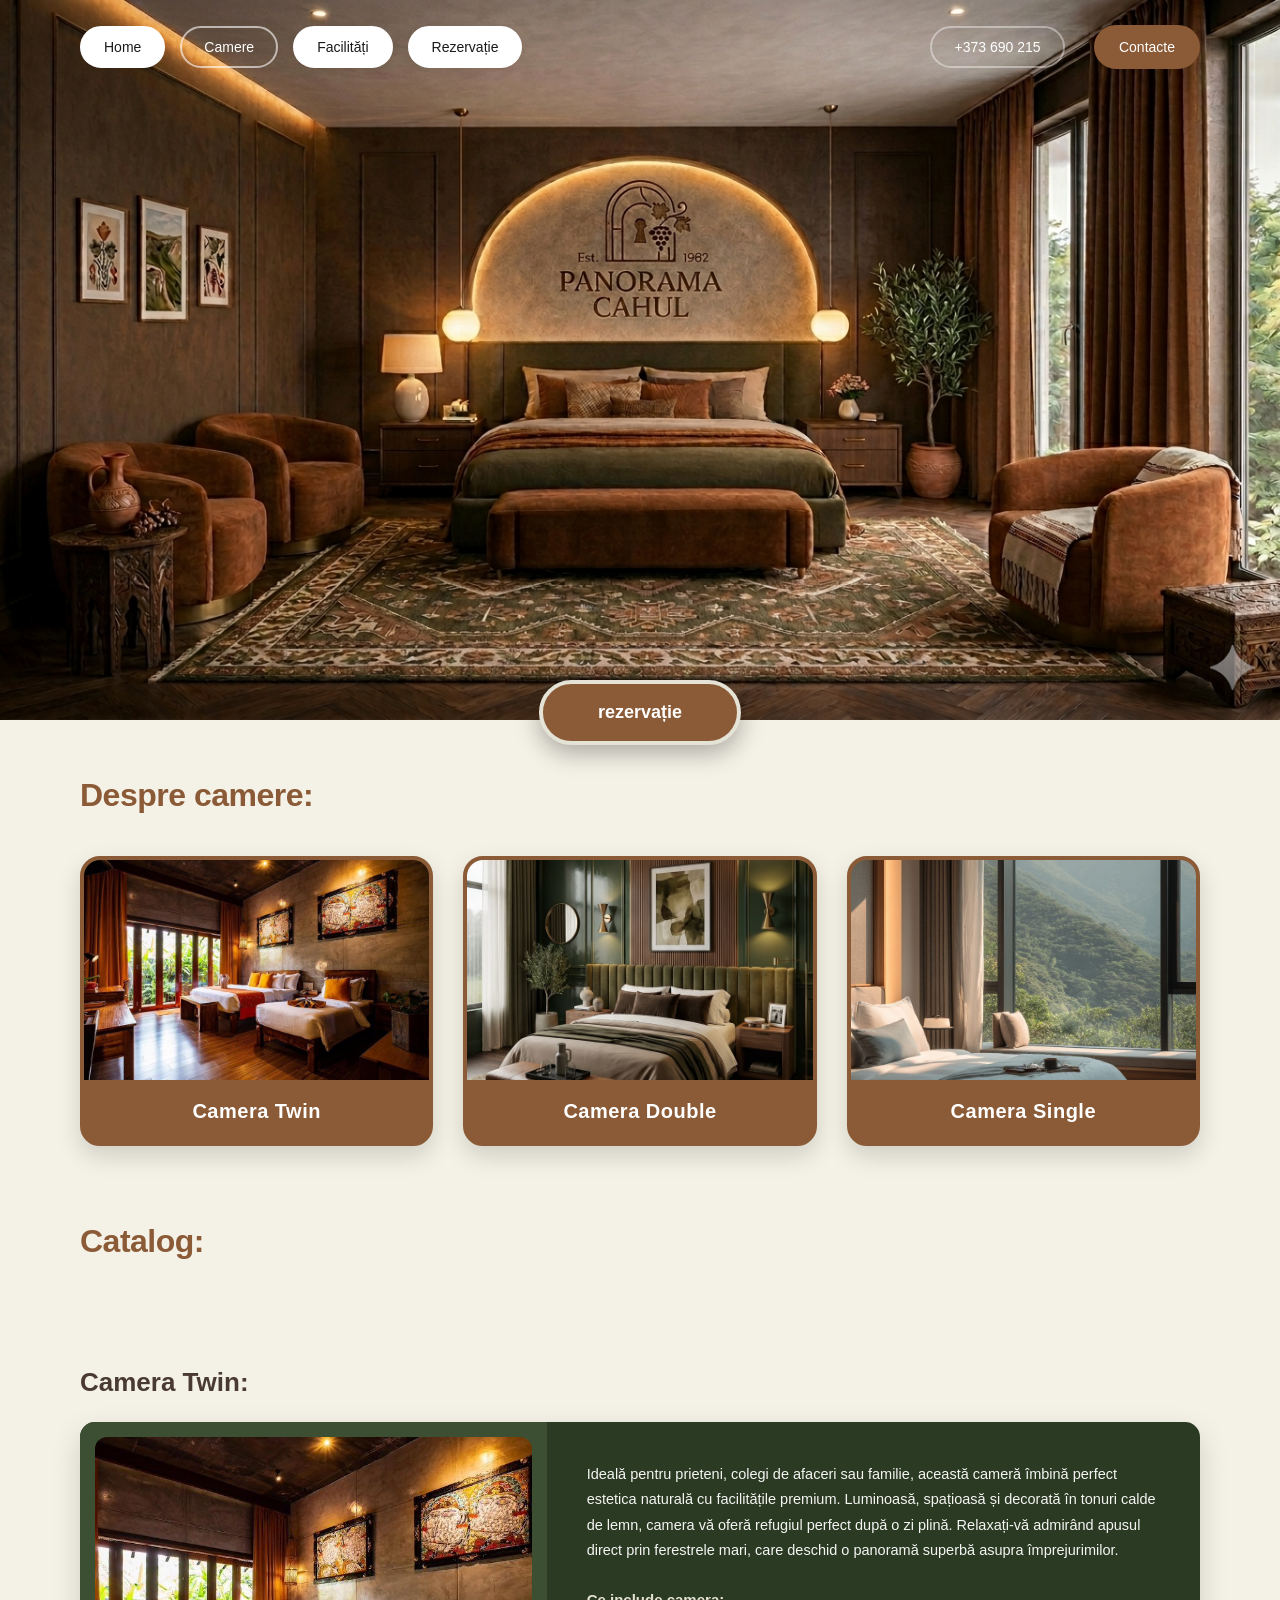
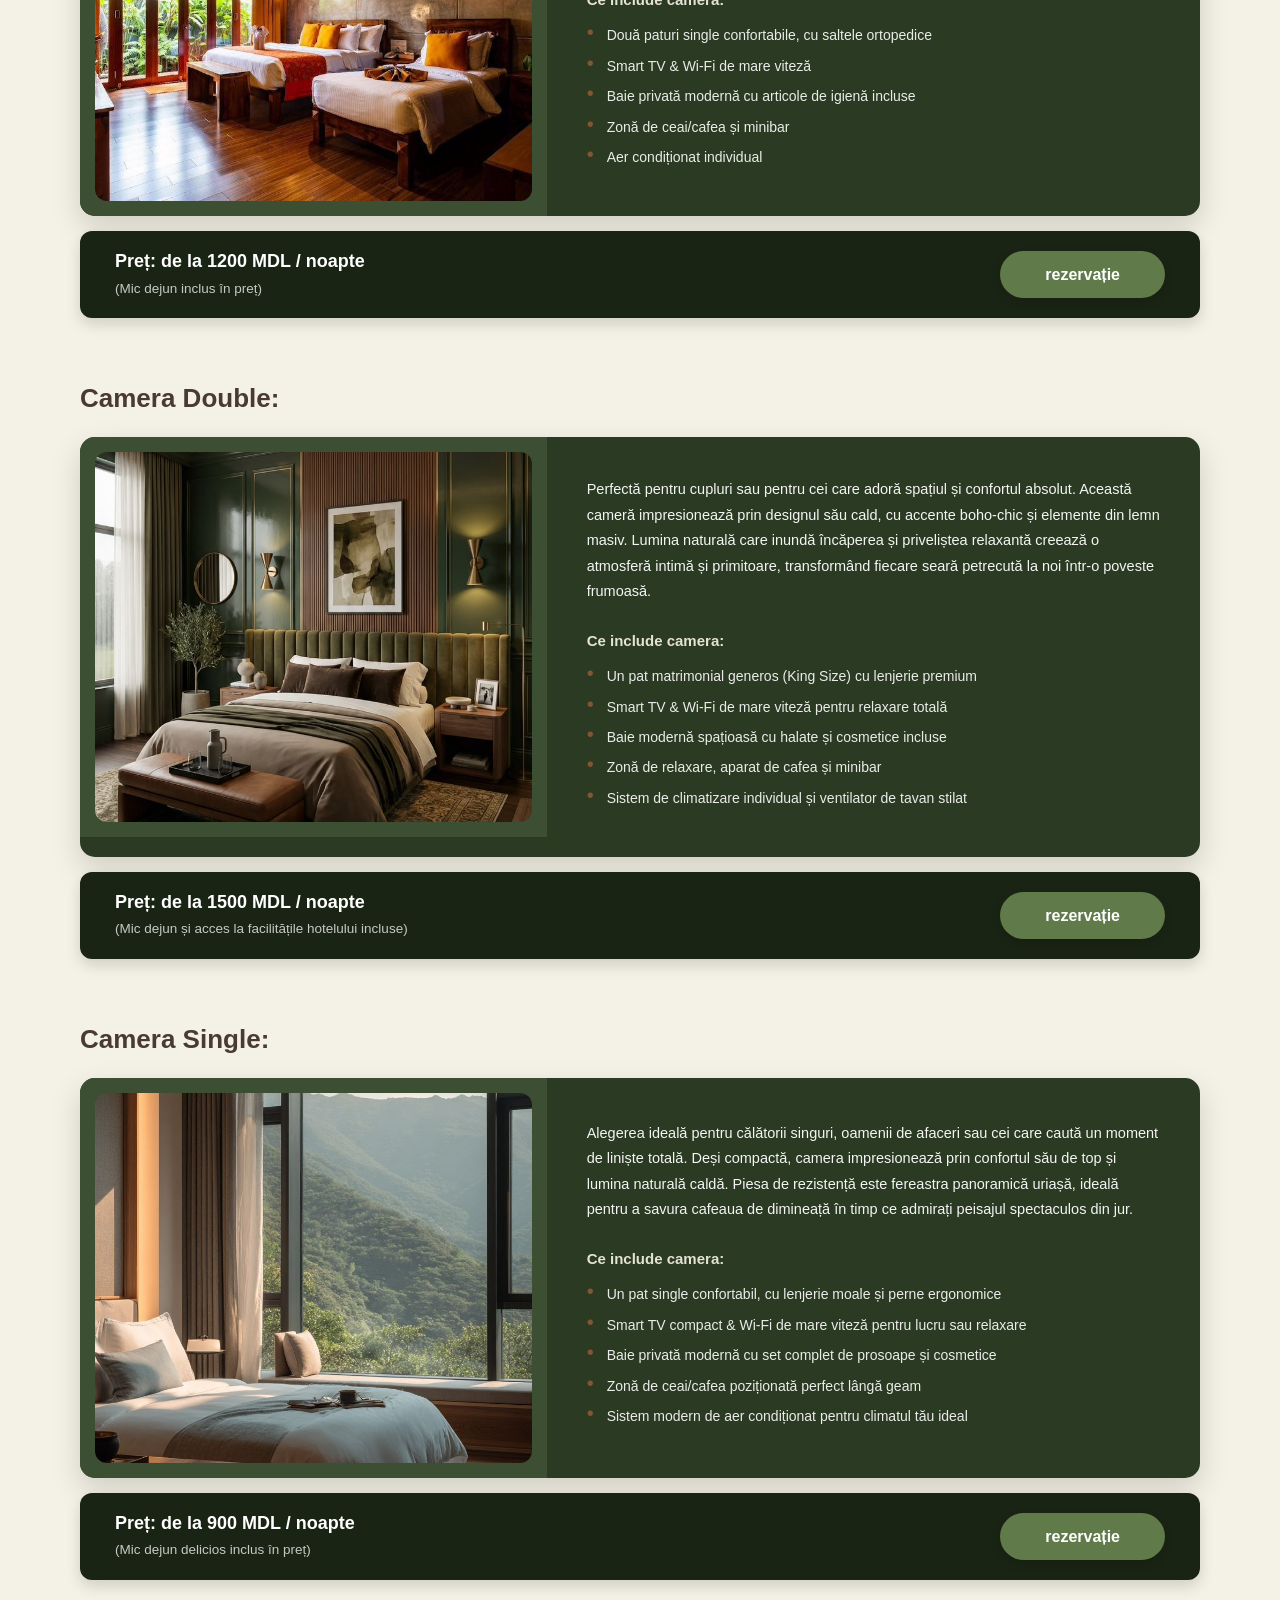
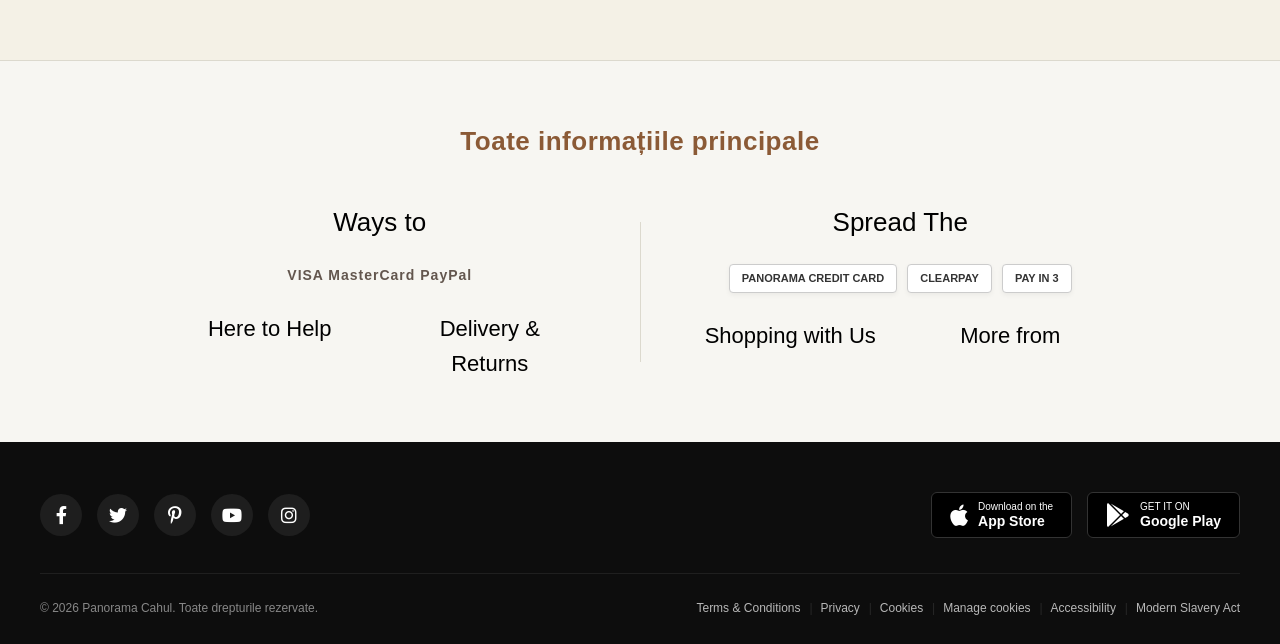
==== pages/camere.html @ 071be4c8 "Add files via upload" ====
<!DOCTYPE html>
<html lang="ro">
<head>
    <meta name="viewport" content="width=device-width, initial-scale=1.0">
    <meta charset="UTF-8">
    <meta name="viewport" content="width=device-width, initial-scale=1.0">
    <title>Camere - Panorama Cahul</title>
    <link rel="stylesheet" href="../css/style.css">
    <link rel="stylesheet" href="https://cdnjs.cloudflare.com/ajax/libs/font-awesome/6.0.0/css/all.min.css">
</head>
<body>

    <header class="main-header">
        <div class="nav-container">
            <div class="nav-links">
                <a href="../index.html">Home</a>
                <a href="./camere.html" class="active">Camere</a>
                <a href="./facilitati.html">Facilități</a>
                <a href="./rezervatie.html">Rezervație</a>
            </div>
            <div class="nav-right">
                <a href="tel:+373690215" class="phone-link">+373 690 215</a>
                <a href="./contacte.html" class="btn-contact">Contacte</a>
            </div>
        </div>
    </header>

    <section class="hero-block">
        <div class="hero-cta-wrapper">
            <a href="./rezervatie.html" class="btn-reserve">rezervație</a>
        </div>
    </section>

    <main class="rooms-page-container">
        
        <section class="rooms-preview-section">
            <h2 class="section-title-left">Despre camere:</h2>
            <div class="rooms-preview-grid">
                <a href="#room-twin" class="preview-card" style="text-decoration: none; display: block; color: inherit;">
                    <img src="../assets/images/twin.jpg" alt="Camera Twin">
                    <div class="preview-card-title">Camera Twin</div>
                </a>
                <a href="#room-double" class="preview-card" style="text-decoration: none; display: block; color: inherit;">
                    <img src="../assets/images/double.jpg" alt="Camera Double">
                    <div class="preview-card-title">Camera Double</div>
                </a>
                <a href="#room-single" class="preview-card" style="text-decoration: none; display: block; color: inherit;">
                    <img src="../assets/images/single.jpg" alt="Camera Single">
                    <div class="preview-card-title">Camera Single</div>
                </a>
            </div>
        </section>

        <section class="rooms-catalog-section">
            <h2 class="section-title-left">Catalog:</h2>

            <div class="catalog-item" id="room-twin">
                <h3 class="room-title">Camera Twin:</h3>
                <div class="room-card-detailed">
                    <div class="room-image-side">
                        <img src="../assets/images/twin.jpg" alt="Camera Twin">
                    </div>
                    <div class="room-info-side">
                        <p class="room-description">
                            Ideală pentru prieteni, colegi de afaceri sau familie, această cameră îmbină perfect estetica naturală cu facilitățile premium. Luminoasă, spațioasă și decorată în tonuri calde de lemn, camera vă oferă refugiul perfect după o zi plină. Relaxați-vă admirând apusul direct prin ferestrele mari, care deschid o panoramă superbă asupra împrejurimilor.
                        </p>
                        <div class="room-amenities">
                            <p>Ce include camera:</p>
                            <ul>
                                <li>Două paturi single confortabile, cu saltele ortopedice</li>
                                <li>Smart TV & Wi-Fi de mare viteză</li>
                                <li>Baie privată modernă cu articole de igienă incluse</li>
                                <li>Zonă de ceai/cafea și minibar</li>
                                <li>Aer condiționat individual</li>
                            </ul>
                        </div>
                    </div>
                </div>
                <div class="room-booking-bar">
                    <div class="room-price">
                        Preț: de la 1200 MDL / noapte <br>
                        <span>(Mic dejun inclus în preț)</span>
                    </div>
                    <a href="./rezervatie.html" class="btn-catalog-reserve">rezervație</a>
                </div>
            </div>

            <div class="catalog-item" id="room-double">
                <h3 class="room-title">Camera Double:</h3>
                <div class="room-card-detailed">
                    <div class="room-image-side">
                        <img src="../assets/images/double.jpg" alt="Camera Double">
                    </div>
                    <div class="room-info-side">
                        <p class="room-description">
                            Perfectă pentru cupluri sau pentru cei care adoră spațiul și confortul absolut. Această cameră impresionează prin designul său cald, cu accente boho-chic și elemente din lemn masiv. Lumina naturală care inundă încăperea și priveliștea relaxantă creează o atmosferă intimă și primitoare, transformând fiecare seară petrecută la noi într-o poveste frumoasă.
                        </p>
                        <div class="room-amenities">
                            <p>Ce include camera:</p>
                            <ul>
                                <li>Un pat matrimonial generos (King Size) cu lenjerie premium</li>
                                <li>Smart TV & Wi-Fi de mare viteză pentru relaxare totală</li>
                                <li>Baie modernă spațioasă cu halate și cosmetice incluse</li>
                                <li>Zonă de relaxare, aparat de cafea și minibar</li>
                                <li>Sistem de climatizare individual și ventilator de tavan stilat</li>
                            </ul>
                        </div>
                    </div>
                </div>
                <div class="room-booking-bar">
                    <div class="room-price">
                        Preț: de la 1500 MDL / noapte <br>
                        <span>(Mic dejun și acces la facilitățile hotelului incluse)</span>
                    </div>
                    <a href="./rezervatie.html" class="btn-catalog-reserve">rezervație</a>
                </div>
            </div>

            <div class="catalog-item" id="room-single">
                <h3 class="room-title">Camera Single:</h3>
                <div class="room-card-detailed">
                    <div class="room-image-side">
                        <img src="../assets/images/single.jpg" alt="Camera Single">
                    </div>
                    <div class="room-info-side">
                        <p class="room-description">
                            Alegerea ideală pentru călătorii singuri, oamenii de afaceri sau cei care caută un moment de liniște totală. Deși compactă, camera impresionează prin confortul său de top și lumina naturală caldă. Piesa de rezistență este fereastra panoramică uriașă, ideală pentru a savura cafeaua de dimineață în timp ce admirați peisajul spectaculos din jur.
                        </p>
                        <div class="room-amenities">
                            <p>Ce include camera:</p>
                            <ul>
                                <li>Un pat single confortabil, cu lenjerie moale și perne ergonomice</li>
                                <li>Smart TV compact & Wi-Fi de mare viteză pentru lucru sau relaxare</li>
                                <li>Baie privată modernă cu set complet de prosoape și cosmetice</li>
                                <li>Zonă de ceai/cafea poziționată perfect lângă geam</li>
                                <li>Sistem modern de aer condiționat pentru climatul tău ideal</li>
                            </ul>
                        </div>
                    </div>
                </div>
                <div class="room-booking-bar">
                    <div class="room-price">
                        Preț: de la 900 MDL / noapte <br>
                        <span>(Mic dejun delicios inclus în preț)</span>
                    </div>
                    <a href="./rezervatie.html" class="btn-catalog-reserve">rezervație</a>
                </div>
            </div>

        </section>
    </main>

    <section class="info-section">
        <h2 class="info-title">Toate informațiile principale</h2>
        <div class="info-container">
            <div class="info-column">
                <h3>Ways to</h3>
                <div class="payment-icons">
                    <span style="font-size:14px; font-weight:bold; letter-spacing:1px;">VISA MasterCard PayPal</span>
                </div>
                <div class="info-links-grid">
                    <a href="#">Here to Help</a>
                    <a href="#">Delivery & Returns</a>
                </div>
            </div>
            
            <div class="vertical-divider"></div>
            
            <div class="info-column">
                <h3>Spread The</h3>
                <div class="promo-badges">
                    <span class="badge-text">PANORAMA Credit Card</span>
                    <span class="badge-text">clearpay</span>
                    <span class="badge-text">Pay in 3</span>
                </div>
                <div class="info-links-grid">
                    <a href="#">Shopping with Us</a>
                    <a href="#">More from</a>
                </div>
            </div>
        </div>
    </section>

    <footer>
        <div class="footer-container">
            <div class="footer-top-row">
                <div class="social-links">
                    <a href="#"><i class="fab fa-facebook-f"></i></a>
                    <a href="#"><i class="fab fa-twitter"></i></a>
                    <a href="#"><i class="fab fa-pinterest-p"></i></a>
                    <a href="#"><i class="fab fa-youtube"></i></a>
                    <a href="#"><i class="fab fa-instagram"></i></a>
                </div>
                <div class="app-stores">
                    <a href="#" class="store-btn">
                        <i class="fab fa-apple"></i>
                        <span>Download on the<br><b>App Store</b></span>
                    </a>
                    <a href="#" class="store-btn">
                        <i class="fab fa-google-play"></i>
                        <span>GET IT ON<br><b>Google Play</b></span>
                    </a>
                </div>
            </div>
            <hr class="footer-line">
            <div class="footer-bottom-row">
                <div class="copyright">© 2026 Panorama Cahul. Toate drepturile rezervate.</div>
                <div class="legal-links">
                    <a href="#">Terms & Conditions</a>
                    <a href="#">Privacy</a>
                    <a href="#">Cookies</a>
                    <a href="#">Manage cookies</a>
                    <a href="#">Accessibility</a>
                    <a href="#">Modern Slavery Act</a>
                </div>
            </div>
        </div>
    </footer>

    <script>
        document.querySelectorAll('.rooms-preview-grid a').forEach(anchor => {
            anchor.addEventListener('click', function (e) {
                e.preventDefault();
                const targetId = this.getAttribute('href');
                const targetElement = document.querySelector(targetId);
                
                if (targetElement) {
                    targetElement.scrollIntoView({
                        behavior: 'smooth',
                        block: 'start'
                    });
                }
            });
        });
    </script>

</body>
</html>
---- css/style.css ----
/* ==========================================================================
   1. ОБЩИЕ СБРОСЫ И БАЗОВЫЕ СТИЛИ
   ========================================================================== */
* {
    margin: 0;
    padding: 0;
    box-sizing: border-box;
}

body {
    font-family: 'Segoe UI', Tahoma, Geneva, Verdana, sans-serif;
    background-color: #e5e2d6;
    color: #4a3b32;
    line-height: 1.6;
    overflow-x: hidden; /* Гарантирует отсутствие горизонтального скролла из-за футера */
    -webkit-font-smoothing: antialiased;
    -moz-osx-font-smoothing: grayscale;
}

a {
    text-decoration: none;
    color: inherit;
    transition: color 0.3s ease, background-color 0.3s ease, border-color 0.3s ease, transform 0.2s ease;
}

ul {
    list-style-type: none;
}

/* ==========================================================================
   2. ШАПКА И НАВИГАЦИЯ (HEADER & NAV)
   ========================================================================== */
.main-header {
    position: absolute;
    top: 0;
    left: 0;
    width: 100%;
    padding: 25px 0;
    z-index: 10;
    background: transparent !important;
}

.nav-container {
    max-width: 1200px;
    margin: 0 auto;
    display: flex;
    justify-content: space-between;
    align-items: center;
    padding: 0 40px;
}

.nav-links {
    display: flex;
    gap: 15px;
}

.nav-links a {
    color: #1a1a1a;
    font-size: 14px;
    padding: 8px 22px;
    background-color: #ffffff;
    border: 2px solid #ffffff;
    border-radius: 30px;
    font-weight: 500;
    box-shadow: 0 4px 10px rgba(0, 0, 0, 0.05);
}

.nav-links a:hover {
    background-color: transparent;
    color: #ffffff;
    border-color: #ffffff;
    transform: translateY(-2px);
    box-shadow: 0 6px 15px rgba(255, 255, 255, 0.2);
}

.nav-links a.active {
    background-color: transparent !important; 
    color: #ffffff !important; 
    border: 2px solid rgba(255, 255, 255, 0.6) !important; 
    box-shadow: none;
}

.nav-links a.active:hover {
    border-color: #ffffff !important;
    background-color: rgba(255, 255, 255, 0.08) !important;
    transform: none;
}

.phone-link {
    display: inline-block;
    color: #ffffff !important;
    font-weight: 500;
    font-size: 14px;
    padding: 8px 22px;
    background-color: transparent !important;
    border: 2px solid rgba(255, 255, 255, 0.4);
    border-radius: 30px;
    margin-right: 25px;
}

.phone-link:hover {
    background-color: #ffffff !important;
    border-color: #ffffff !important;
    color: #1a1a1a !important;
    transform: translateY(-2px);
    box-shadow: 0 6px 15px rgba(255, 255, 255, 0.2);
}

.btn-contact {
    display: inline-block;
    color: #ffffff;
    font-size: 14px;
    padding: 8px 22px;
    background-color: #8b5a36; 
    border: 3px solid #8b5a36;
    border-radius: 30px;
    font-weight: 500;
}

.btn-contact:hover {
    background-color: transparent;
    color: #ffffff;
    border-color: #8b5a36; 
    transform: translateY(-2px);
    box-shadow: 0 6px 15px rgba(139, 90, 54, 0.3);
}

/* ==========================================================================
   3. ГЛАВНЫЙ БАННЕР (HERO BLOCK)
   ========================================================================== */
.hero-block {
    position: relative;
    width: 100%;
    height: 80vh;
    background: url('../assets/images/hotel-hero.png') no-repeat center center/cover;
    margin-bottom: 50px;
    box-shadow: inset 0 -120px 100px -100px rgba(0,0,0,0.5);
}

.hero-cta-wrapper {
    position: absolute;
    bottom: -25px;
    left: 50%;
    transform: translateX(-50%);
    z-index: 5;
}

.btn-reserve {
    display: inline-block;
    background-color: #8b5a36;
    color: #ffffff;
    font-size: 18px;
    font-weight: bold;
    text-transform: lowercase;
    padding: 14px 55px;
    border-radius: 40px;
    border: 4px solid #e5e2d6;
    box-shadow: 0 8px 25px rgba(0, 0, 0, 0.3);
    transition: all 0.3s cubic-bezier(0.25, 0.8, 0.25, 1);
}

.btn-reserve:hover {
    background-color: #724624;
    transform: translateY(-3px);
    box-shadow: 0 12px 30px rgba(0, 0, 0, 0.4);
}

/* ==========================================================================
   4. СЕКЦИЯ "О НАС" И ТАБЫ (ABOUT & TABS)
   ========================================================================== */
.about-section {
    max-width: 1200px;
    margin: 80px auto;
    padding: 0 40px;
    text-align: center;
}

.about-section h2 {
    font-size: 32px;
    font-weight: bold;
    color: #362921;
    margin-bottom: 35px;
    letter-spacing: -0.5px;
}

.tabs-navigation {
    display: flex;
    justify-content: center;
    gap: 15px;
    margin-bottom: 45px;
}

.tab-btn {
    background-color: #ffffff;
    border: 2px solid #7f9a65;
    color: #362921;
    padding: 10px 35px;
    font-size: 16px;
    font-weight: 600;
    border-radius: 25px;
    cursor: pointer;
    box-shadow: 0 4px 10px rgba(0, 0, 0, 0.05);
    transition: all 0.3s ease;
}

.tab-btn.active, .tab-btn:hover {
    background-color: #7f9a65;
    color: #ffffff;
    box-shadow: 0 6px 15px rgba(127, 154, 101, 0.3);
}

.content-grid.is-istorie {
    position: relative;
    background: linear-gradient(rgba(28, 37, 20, 0.88), rgba(28, 37, 20, 0.92)), 
                url('../assets/images/hotel-ex.jpg') no-repeat center center/cover;
    padding: 50px;
    border-radius: 20px;
    display: grid;
    grid-template-columns: 1.2fr 1fr;
    gap: 40px;
    align-items: center;
    overflow: hidden;
    z-index: 1;
    box-shadow: 0 20px 40px rgba(0, 0, 0, 0.2);
}

.text-block {
    position: relative;
    z-index: 2;
    text-align: left;
}

.text-block h3 {
    font-size: 36px;
    color: #e5e2d6;
    margin-bottom: 20px;
    font-weight: bold;
}

.text-block p {
    color: #ffffff;
    font-size: 15.5px;
    line-height: 1.8;
    margin-bottom: 18px;
    opacity: 0.95;
    text-shadow: 0 2px 4px rgba(0, 0, 0, 0.3);
}

.text-block p:last-child {
    margin-bottom: 0;
}

.image-block {
    position: relative;
    z-index: 2;
    width: 100%;
    height: 100%;
    display: flex;
    align-items: center;
    justify-content: center;
}

.image-block img {
    width: 100%;
    height: 340px;
    object-fit: cover;
    border-radius: 15px;
    box-shadow: 0 20px 45px rgba(0, 0, 0, 0.5);
    border: 1px solid rgba(255, 255, 255, 0.15);
    transition: transform 0.4s cubic-bezier(0.25, 0.8, 0.25, 1);
}

.content-grid.is-istorie:hover .image-block img {
    transform: scale(1.02);
}

/* ==========================================================================
   5. СЕКЦИЯ ПРЕДЛОЖЕНИЙ (OFFERS)
   ========================================================================== */
.offers-section {
    max-width: 1200px;
    margin: 80px auto;
    padding: 0 20px;
    text-align: center;
}

.offers-section h2 {
    font-size: 30px;
    margin-bottom: 40px;
    color: #362921;
    font-weight: bold;
}

.offers-grid {
    display: grid;
    grid-template-columns: repeat(auto-fit, minmax(300px, 1fr));
    gap: 25px;
}

.offer-card {
    border-radius: 15px;
    overflow: hidden;
    height: 350px;
    box-shadow: 0 8px 20px rgba(0,0,0,0.06);
    transition: transform 0.3s cubic-bezier(0.25, 0.8, 0.25, 1), box-shadow 0.3s ease;
}

.offer-card:hover {
    transform: translateY(-5px);
    box-shadow: 0 15px 30px rgba(0,0,0,0.12);
}

.offer-card.text-card {
    background-color: #ffffff;
    padding: 35px;
    text-align: left;
    display: flex;
    flex-direction: column;
    justify-content: center;
}

.offers-grid .offer-card:nth-child(5) {
    background-color: #7f9a65;
    color: #ffffff;
}

.text-card h3 {
    font-size: 22px;
    margin-bottom: 15px;
    font-weight: bold;
}

.text-card p {
    font-size: 14.5px;
    font-weight: bold;
    margin-bottom: 12px;
}

.text-card ul li {
    font-size: 13.5px;
    margin-bottom: 8px;
    position: relative;
    padding-left: 18px;
    opacity: 0.9;
}

.text-card ul li::before {
    content: "•";
    position: absolute;
    left: 0;
    color: #8b5a36;
    font-weight: bold;
}

.offers-grid .offer-card:nth-child(5)::before {
    color: #ffffff;
}

.offers-grid .offer-card:nth-child(5) .text-card ul li::before {
    color: #ffffff;
}

.offer-card.image-card img {
    width: 100%;
    height: 100%;
    object-fit: cover;
    transition: transform 0.5s ease;
}

.offer-card.image-card:hover img {
    transform: scale(1.05);
}

/* ==========================================================================
   6. ПРЕ-ФУТЕР ИНФО-БЛОК (INFO SECTION) - С ИСПРАВЛЕНИЕМ ПЛАШЕК НА ВСЮ ШИРИНУ
   ========================================================================== */
.info-section {
    background-color: #f7f6f2 !important;
    padding: 60px 0;
    border-top: 1px solid #dcd9ce;
    text-align: center;
    
    /* Магия растягивания на весь экран */
    width: 100vw;
    position: relative;
    left: 50%;
    right: 50%;
    margin-left: -50vw;
    margin-right: -50vw;
    box-sizing: border-box;
}

.info-title {
    font-size: 26px;
    color: #8b5a36;
    font-weight: bold;
    margin-bottom: 40px;
    letter-spacing: 0.5px;
}

.info-container {
    max-width: 1120px;
    margin: 0 auto;
    display: flex;
    justify-content: space-between;
    align-items: flex-start;
    padding: 0 40px;
}

.info-column {
    flex: 1;
    display: flex;
    flex-direction: column;
    align-items: center;
    padding: 0 20px;
}

.info-column h3 {
    font-size: 26px;
    color: #000000;
    font-weight: 400;
    margin-bottom: 20px;
}

.payment-icons {
    display: flex;
    gap: 15px;
    font-size: 32px;
    margin-bottom: 25px;
    opacity: 0.85;
}

.promo-badges {
    display: flex;
    gap: 10px;
    margin-bottom: 25px;
}

.badge-text {
    border: 1px solid #ccc;
    padding: 5px 12px;
    font-size: 11px;
    font-weight: bold;
    background-color: #fff;
    color: #333;
    border-radius: 4px;
    text-transform: uppercase;
    box-shadow: 0 2px 5px rgba(0,0,0,0.05);
}

.info-links-grid {
    display: grid;
    grid-template-columns: 1fr 1fr;
    gap: 40px;
    width: 100%;
    max-width: 400px;
    text-align: center;
}

.info-links-grid a {
    font-size: 22px;
    color: #000000;
    font-weight: 400;
}

.info-links-grid a:hover {
    color: #8b5a36;
}

.vertical-divider {
    width: 1px;
    background-color: #dcd9ce;
    height: 140px;
    align-self: center;
}

/* ==========================================================================
   7. ПОДВАЛ САЙТА (FOOTER)
   ========================================================================== */
footer {
    background-color: #0d0d0d;
    color: #ffffff;
    padding: 50px 40px 25px 40px;
    font-family: Arial, sans-serif;
}

.footer-container {
    max-width: 1200px;
    margin: 0 auto;
}

.footer-top-row {
    display: flex;
    justify-content: space-between;
    align-items: center;
    margin-bottom: 35px;
}

.social-links {
    display: flex;
    gap: 15px;
}

.social-links a {
    width: 42px;
    height: 42px;
    background-color: #1e1e1e;
    color: #ffffff;
    border-radius: 50%;
    display: flex;
    align-items: center;
    justify-content: center;
    font-size: 18px;
}

.social-links a:hover {
    background-color: #8b5a36;
    transform: scale(1.1);
}

.app-stores {
    display: flex;
    gap: 15px;
}

.store-btn {
    background-color: #000;
    border: 1px solid #333;
    color: #fff;
    padding: 8px 18px;
    border-radius: 6px;
    display: flex;
    align-items: center;
    gap: 10px;
    text-align: left;
    transition: border-color 0.25s, background-color 0.25s;
}

.store-btn:hover {
    border-color: #ffffff;
    background-color: #111111;
}

.store-btn i {
    font-size: 24px;
}

.store-btn span {
    font-size: 10px;
    line-height: 1.2;
}

.store-btn b {
    font-size: 14px;
}

.footer-line {
    border: 0;
    height: 1px;
    background-color: #1f1f1f;
    margin-bottom: 25px;
}

.footer-bottom-row {
    display: flex;
    justify-content: space-between;
    align-items: center;
    flex-wrap: wrap;
    gap: 20px;
}

.copyright {
    font-size: 12px;
    opacity: 0.5;
}

.legal-links {
    display: flex;
    gap: 20px;
    flex-wrap: wrap;
}

.legal-links a {
    font-size: 12px;
    color: #ffffff;
    opacity: 0.7;
    position: relative;
}

.legal-links a:not(:last-child)::after {
    content: "|";
    position: absolute;
    right: -12px;
    color: #333;
}

.legal-links a:hover {
    opacity: 1;
    text-decoration: underline;
}

/* ==========================================================================
   8. СТИЛИ СТРАНИЦЫ "CAMERE" 
   ========================================================================== */
.rooms-page-container {
    max-width: 1200px;
    margin: 0 auto;
    padding: 0 40px 80px 40px;
}

.section-title-left {
    font-size: 32px;
    font-weight: bold;
    color: #8b5a36; 
    text-align: left;
    margin-bottom: 35px;
    letter-spacing: -0.5px;
}

.rooms-preview-grid {
    display: grid;
    grid-template-columns: repeat(3, 1fr);
    gap: 30px;
    margin-bottom: 70px;
}

.preview-card {
    background-color: #8b5a36; 
    border: 4px solid #8b5a36;
    border-radius: 20px;
    overflow: hidden;
    text-align: center;
    box-shadow: 0 10px 25px rgba(0, 0, 0, 0.15);
    transition: transform 0.3s cubic-bezier(0.25, 0.8, 0.25, 1), box-shadow 0.3s ease;
}

.preview-card:hover {
    transform: translateY(-6px);
    box-shadow: 0 15px 35px rgba(139, 90, 54, 0.3);
}

.preview-card img {
    width: 100%;
    height: 220px;
    object-fit: cover;
    display: block;
    border-radius: 14px 14px 0 0; 
}

.preview-card-title {
    color: #ffffff;
    font-size: 20px;
    font-weight: bold;
    padding: 15px 10px;
    letter-spacing: 0.5px;
}

.rooms-catalog-section {
    display: flex;
    flex-direction: column;
    gap: 60px;
}

.catalog-item {
    display: flex;
    flex-direction: column;
    width: 100%;
}

.room-title {
    font-size: 26px;
    color: #4a3b32;
    font-weight: bold;
    margin-bottom: 18px;
}

.room-card-detailed {
    background-color: #2b3a22; 
    border-radius: 15px;
    display: grid;
    grid-template-columns: 1fr 1.4fr; 
    overflow: hidden;
    box-shadow: 0 12px 30px rgba(0, 0, 0, 0.15);
}

.room-image-side {
    width: 100%;
    height: 100%;
    min-height: 350px; 
    max-height: 400px; 
    background-color: #3d4f33; 
    padding: 15px; 
}

.room-image-side img {
    width: 100%;
    height: 100%;
    object-fit: cover; 
    display: block;
    border-radius: 12px;
    transition: transform 0.4s ease;
}

.room-card-detailed:hover .room-image-side img {
    transform: scale(1.02);
}

.room-info-side {
    padding: 40px;
    color: #ffffff;
    display: flex;
    flex-direction: column;
    justify-content: center;
}

.room-description {
    font-size: 14.5px;
    line-height: 1.75;
    margin-bottom: 25px;
    opacity: 0.95;
}

.room-amenities p {
    font-weight: bold;
    font-size: 15px;
    margin-bottom: 12px;
    color: #e5e2d6; 
}

.room-amenities ul li {
    font-size: 14px;
    margin-bottom: 8px;
    position: relative;
    padding-left: 20px;
    opacity: 0.9;
}

.room-amenities ul li::before {
    content: "•";
    position: absolute;
    left: 0;
    color: #8b5a36; 
    font-size: 20px;
    line-height: 1;
    top: -2px;
}

.room-booking-bar {
    background-color: #1a2414; 
    border-radius: 12px;
    margin-top: 15px;
    padding: 18px 35px;
    display: flex;
    justify-content: space-between;
    align-items: center;
    box-shadow: 0 6px 15px rgba(0, 0, 0, 0.15);
}

.room-price {
    color: #ffffff;
    font-size: 18px;
    font-weight: bold;
    line-height: 1.4;
}

.room-price span {
    font-size: 13.5px;
    font-weight: normal;
    opacity: 0.75;
}

.btn-catalog-reserve {
    display: inline-block;
    background-color: #607a4a; 
    color: #ffffff;
    font-size: 16px;
    font-weight: bold;
    text-transform: lowercase;
    padding: 11px 45px;
    border-radius: 30px;
    box-shadow: 0 4px 10px rgba(0,0,0,0.15);
}

.btn-catalog-reserve:hover {
    background-color: #4f663c;
    transform: translateY(-2px);
    box-shadow: 0 6px 15px rgba(79, 102, 60, 0.3);
}

/* ==========================================================================
   9. МЕДИА-ЗАПРОСЫ (RESPONSIVENESS / ADAPTIVE)
   ========================================================================== */
@media (max-width: 992px) {
    .content-grid.is-istorie {
        grid-template-columns: 1fr;
        gap: 30px;
        padding: 30px;
    }
    
    .image-block img {
        height: 250px;
    }

    .rooms-preview-grid {
        grid-template-columns: 1fr;
        gap: 20px;
    }
    
    .room-card-detailed {
        grid-template-columns: 1fr;
    }
    
    .room-image-side {
        height: 250px;
        min-height: auto;
    }
    .info-section {
        width: auto;
        position: static;
        margin-left: -40px;
        margin-right: -40px;
    }
    .form-grid {
        column-gap: 40px;
    }
}

@media (max-width: 768px) {
    .info-container {
        flex-direction: column;
        gap: 40px;
    }
    .vertical-divider {
        display: none;
    }
    .footer-top-row {
        flex-direction: column;
        gap: 25px;
    }
    .footer-bottom-row {
        flex-direction: column;
        text-align: center;
    }
    .legal-links {
        justify-content: center;
        gap: 15px;
    }
    .legal-links a::after {
        display: none;
    }
    .nav-container {
        flex-direction: column;
        gap: 15px;
        padding: 0 20px;
    }
    
    .hero-block {
        height: 60vh;
    }
}

@media (max-width: 576px) {
    .tabs-navigation {
        flex-direction: column;
        align-items: stretch;
    }
    
    .tab-btn {
        text-align: center;
    }

    .rooms-page-container {
        padding: 0 20px 40px 20px;
    }
    
    .room-booking-bar {
        flex-direction: column;
        gap: 15px;
        text-align: center;
        padding: 15px;
    }
}

/* ==========================================================================
   10. СТИЛИ СТРАНИЦЫ "FACILITATI" (ИЗОЛИРОВАННАЯ СЕТКА)
   ========================================================================== */
.facilitati-container {
    max-width: 1200px;
    margin: 120px auto 40px auto; 
    padding: 0 40px;
}

.facilitati-list {
    display: flex;
    flex-direction: column;
    gap: 70px; 
    width: 100%;
}

.facility-row {
    display: flex;
    align-items: center;
    justify-content: space-between;
    gap: 50px;
    width: 100%;
}

.facility-row.reverse {
    flex-direction: row-reverse;
}

.facility-image {
    flex: 0 0 45%; 
    height: 380px; 
    overflow: hidden;
    border-radius: 20px; 
    box-shadow: 0 12px 30px rgba(0, 0, 0, 0.1);
}

.facility-image img {
    width: 100%;
    height: 100%;
    object-fit: cover; 
    display: block;
    transition: transform 0.5s ease;
}

.facility-row:hover .facility-image img {
    transform: scale(1.03);
}

.facility-text {
    flex: 0 0 50%; 
    display: flex;
    flex-direction: column;
    justify-content: center;
}

.facility-text h2 {
    font-size: 38px;
    color: #8b5a36; 
    margin: 0 0 15px 0;
    font-weight: bold;
    letter-spacing: -0.5px;
}

.facility-text p {
    font-size: 15.5px;
    line-height: 1.7;
    color: #4a3b32; 
    margin: 0 0 20px 0;
    text-align: left;
    opacity: 0.95;
}

.facility-bullets {
    list-style: none;
    padding: 0;
    margin: 0;
}

.facility-bullets li {
    font-size: 14.5px;
    line-height: 1.7;
    position: relative;
    padding-left: 20px;
    margin-bottom: 8px;
    color: #4a3b32;
    opacity: 0.9;
}

.facility-bullets li::before {
    content: "•";
    position: absolute;
    left: 0;
    color: #8b5a36; 
    font-weight: bold;
    font-size: 20px;
    top: -2px;
}

.info-divider-bar {
    width: 100vw;
    position: relative;
    left: 50%;
    right: 50%;
    margin-left: -50vw;
    margin-right: -50vw;
    background-color: #f7f6f2; 
    padding: 35px 0;
    text-align: center;
    margin-top: 60px;
    border-top: 1px solid #dcd9ce;
    border-bottom: 1px solid #dcd9ce;
}

.info-divider-bar h2 {
    font-size: 24px;
    color: #8b5a36;
    margin: 0;
    font-weight: bold;
    letter-spacing: 0.5px;
}

@media (max-width: 992px) {
    .facilitati-container {
        margin-top: 160px; 
        padding: 0 20px;
    }

    .facility-row, 
    .facility-row.reverse {
        flex-direction: column; 
        gap: 25px;
    }
    
    .facility-image, 
    .facility-text {
        flex: 0 0 100%;
        width: 100%;
    }

    .facility-image {
        height: 280px; 
    }

    .facility-text h2 {
        font-size: 26px;
    }
}

/* ==========================================================================
   11. СТИЛИ СТРАНИЦЫ РЕЗЕРВАЦИИ
   ========================================================================== */
.booking-hero-bg {
    position: relative;
    width: 100%;
    height: 75vh; 
    background: url('../assets/images/hotel-hero.png') no-repeat center center/cover;
    margin-bottom: 40px;
    box-shadow: inset 0 -100px 80px -80px rgba(0,0,0,0.4);
}

.booking-hero-bg .main-header {
    position: absolute;
    top: 0;
    left: 0;
    width: 100%;
}

.header-badge-container {
    position: absolute;
    bottom: -28px; 
    left: 50%;
    transform: translateX(-50%);
    z-index: 5;
}

.header-badge {
    display: inline-block;
    background-color: #8b5a36;
    color: #ffffff;
    font-size: 18px;
    font-weight: 500;
    text-transform: lowercase;
    padding: 12px 55px;
    border-radius: 35px;
    border: 4px solid #e5e2d6; 
    box-shadow: 0 6px 15px rgba(0, 0, 0, 0.2);
}

.booking-container {
    max-width: 1200px;
    margin: 80px auto 0 auto;
    padding: 0 40px;
}

.booking-intro {
    text-align: center;
    margin-bottom: 50px;
}

.booking-intro h1 {
    font-size: 44px; 
    color: #4a3b32;
    font-weight: bold;
    margin-bottom: 15px;
    letter-spacing: -1px;
}

.booking-intro p {
    font-size: 18.5px;
    color: #6e5d53;
    max-width: 650px;
    margin: 0 auto;
}

.booking-form {
    background: transparent;
    width: 100%;
    margin-bottom: 80px;
}

.form-grid {
    display: grid;
    grid-template-columns: 1fr 1fr; 
    column-gap: 80px; 
    row-gap: 35px;
}

.form-group {
    display: flex;
    flex-direction: column;
    gap: 12px;
}

.form-group.full-width {
    grid-column: span 2;
}

.form-group label {
    font-size: 22px; 
    color: #5c3d24; 
    font-weight: bold;
}

.form-group input[type="text"],
.form-group input[type="date"],
.form-group input[type="email"],
.form-group input[type="tel"],
.form-group select,
.form-group textarea {
    width: 100%;
    background-color: #ded9cb; 
    border: 3px solid #6b533d; 
    border-radius: 18px; 
    padding: 15px 20px;
    font-size: 18px;
    color: #332720;
    font-family: inherit;
    outline: none;
    box-shadow: inset 0 2px 4px rgba(0,0,0,0.05);
    transition: all 0.25s ease;
}

.form-group select, 
.form-group input[type="date"] {
    height: 58px;
}

.form-group textarea {
    resize: vertical;
}

.form-group input:focus,
.form-group select:focus,
.form-group textarea:focus {
    border-color: #8b5a36;
    background-color: #d6cfbf;
    box-shadow: 0 0 0 4px rgba(139, 90, 54, 0.15);
}

.form-submit-container {
    display: flex;
    justify-content: center;
    margin-top: 60px;
}

.btn-submit {
    background-color: #8b5a36;
    color: #ffffff;
    font-size: 22px;
    font-weight: bold;
    padding: 14px 85px;
    border-radius: 15px; 
    border: none;
    cursor: pointer;
    box-shadow: 0 6px 20px rgba(139, 90, 54, 0.3);
    transition: all 0.25s ease;
}

.btn-submit:hover {
    background-color: #724624;
    transform: translateY(-2px);
    box-shadow: 0 10px 25px rgba(114, 70, 36, 0.4);
}

.btn-submit:active {
    transform: scale(0.98);
}

@media (max-width: 868px) {
    .booking-hero-bg {
        height: 55vh;
    }
    .form-grid {
        grid-template-columns: 1fr; 
        row-gap: 25px;
    }
    .form-group.full-width {
        grid-column: span 1;
    }
    .form-group label {
        font-size: 18px;
    }
}

/* ==========================================================================
   12. СТИЛИ СТРАНИЦЫ КОНТАКТОВ
   ========================================================================== */
.contact-section-area {
    padding: 60px 0;
    background-color: #e5e2d6;
}

.contact-main-container {
    max-width: 1200px;
    margin: 0 auto;
    padding: 0 40px;
}

.contact-page-title {
    font-size: 44px;
    font-weight: bold;
    text-align: center;
    color: #362921;
    margin-bottom: 10px;
    letter-spacing: -0.5px;
}

.contact-page-subtitle {
    text-align: center;
    font-size: 16.5px;
    color: #4a3b32;
    margin-bottom: 45px;
    line-height: 1.6;
    opacity: 0.9;
}

.contact-grid-layout {
    display: grid;
    grid-template-columns: 1.2fr 1fr;
    gap: 40px;
    align-items: start;
    margin-bottom: 50px;
}

.contact-inputs-form {
    display: flex;
    flex-direction: column;
    gap: 25px;
}

.inputs-inline-row {
    display: grid;
    grid-template-columns: 1fr 1fr;
    gap: 20px;
}

.input-field-group {
    display: flex;
    flex-direction: column;
    gap: 8px;
}

.input-field-group label, .triple-inputs-title {
    font-size: 18px;
    font-weight: bold;
    color: #362921;
}

.contact-inputs-form input[type="text"],
.contact-inputs-form input[type="tel"],
.contact-inputs-form input[type="number"],
.contact-inputs-form textarea {
    width: 100%;
    background-color: #ded9cb;
    border: 2px solid #5c4a3c;
    border-radius: 12px;
    padding: 14px 15px;
    font-size: 16px;
    color: #362921;
    outline: none;
    transition: all 0.25s ease;
}

.contact-inputs-form input:focus,
.contact-inputs-form textarea:focus {
    border-color: #8b5a36;
    box-shadow: 0 0 0 3px rgba(139, 90, 54, 0.15);
}

.triple-fields-row {
    display: grid;
    grid-template-columns: repeat(3, 1fr);
    gap: 15px;
}

.triple-fields-row input {
    height: 100px;
    text-align: center;
    font-size: 24px;
    font-weight: bold;
}

.submit-button-holder {
    display: flex;
    margin-top: 10px;
}

.contact-submit-btn {
    background-color: #8b5a36;
    color: #ffffff;
    font-size: 18px;
    font-weight: bold;
    padding: 14px 55px;
    border-radius: 12px;
    border: none;
    cursor: pointer;
    box-shadow: 0 5px 15px rgba(139, 90, 54, 0.25);
    transition: all 0.25s ease;
}

.contact-submit-btn:hover {
    background-color: #724624;
    transform: translateY(-2px);
    box-shadow: 0 8px 20px rgba(114, 70, 36, 0.35);
}

.contact-side-image {
    width: 100%;
    height: 100%;
}

.contact-side-image img {
    width: 100%;
    height: 100%;
    min-height: 440px;
    object-fit: cover;
    border-radius: 20px;
    box-shadow: 0 12px 30px rgba(0,0,0,0.12);
}

/* Фикс активности текущей страницы в шапке */
.nav-links a.btn-contact.active {
    background-color: transparent !important;
    color: #ffffff !important;
    border: 2px solid #8b5a36 !important;
    box-shadow: none !important;
}

@media (max-width: 868px) {
    .contact-grid-layout {
        grid-template-columns: 1fr;
    }
    .triple-fields-row {
        grid-template-columns: 1fr;
    }
    .triple-fields-row input {
        height: 50px;
        font-size: 18px;
    }
}

/* Стили обертки карты и интерактива */
.contact-map-wrapper {
    position: relative;
    width: 100%;
    height: 350px; 
    border-radius: 20px; 
    overflow: hidden;
    margin-bottom: 50px; 
    box-shadow: 0 12px 30px rgba(0,0,0,0.15);
}

.map-link {
    display: block;
    position: relative;
    width: 100%;
    height: 100%;
    cursor: pointer;
}

.contact-map-wrapper img {
    width: 100%;
    height: 100%;
    display: block;
    object-fit: cover;
    filter: brightness(0.7) contrast(1.05); 
    transition: filter 0.4s cubic-bezier(0.25, 0.8, 0.25, 1);
}

.map-overlay {
    position: absolute;
    top: 0;
    left: 0;
    width: 100%;
    height: 100%;
    display: flex;
    align-items: center;
    justify-content: center;
    opacity: 0; 
    background-color: rgba(0, 0, 0, 0.2);
    transition: opacity 0.4s ease, background-color 0.4s ease;
}

.map-overlay span {
    color: #ffffff;
    font-family: inherit;
    font-size: 16px;
    font-weight: bold;
    text-transform: uppercase;
    letter-spacing: 1px;
    background: rgba(139, 94, 60, 0.95); 
    padding: 14px 28px;
    border-radius: 30px;
    box-shadow: 0 6px 20px rgba(0,0,0,0.3);
    transition: transform 0.4s cubic-bezier(0.175, 0.885, 0.32, 1.275);
}

.map-link:hover img {
    filter: brightness(0.85) contrast(1.05); 
}

.map-link:hover .map-overlay {
    opacity: 1; 
    background-color: rgba(0, 0, 0, 0.1);
}

.map-link:hover .map-overlay span {
    transform: scale(1.05); 
}







/* 1. Настройка body, чтобы ничего не ломалось */
body {
    position: relative;
    background-color: #f4f1e6; /* Твой базовый цвет фона */
    overflow-x: hidden;
}

/* 2. Создаем контейнер-подложку, генерируя линии через SVG-код прямо в CSS */
body::before {
    content: "";
    position: fixed;
    top: 0;
    left: 0;
    width: 100%;
    height: 100%;
    z-index: -1; /* Уводим на самый задний план */
    pointer-events: none; /* Чтобы не мешало кликать по кнопкам */
    opacity: 0.25; /* Делаем линии мягкими и ненавязчивыми */
    
    /* Кодируем две изящные волнистые линии (змейки) */
    background-image: 
        /* Первая змейка — коричневато-золотая */
        url("data:image/svg+xml,%3Csvg xmlns='http://www.w3.org/2000/svg' viewBox='0 0 1000 1000' preserveAspectRatio='none'%3E%3Cpath d='M-100,200 C200,100 300,400 600,200 C800,50 900,300 1200,150' fill='none' stroke='%237d6e53' stroke-width='2' stroke-linecap='round'/%3E%3C/svg%3E"),
        /* Вторая змейка — чуть пониже, глубокого хвойного оттенка */
        url("data:image/svg+xml,%3Csvg xmlns='http://www.w3.org/2000/svg' viewBox='0 0 1000 1000' preserveAspectRatio='none'%3E%3Cpath d='M-100,700 C150,550 400,850 650,600 C850,400 950,750 1200,650' fill='none' stroke='%234a5b42' stroke-width='1.5' stroke-linecap='round'/%3E%3C/svg%3E");
        
    background-size: 100% 100%;
    background-repeat: no-repeat;
    
    /* Подключаем анимацию появления, движения и исчезновения */
    animation: snakeFlow 16s ease-in-out infinite alternate;
}

/* 3. Магия анимации: линии плавно покачиваются, то проявляясь, то исчезая */
@keyframes snakeFlow {
    0% {
        transform: scale(1) translate(-20px, -30px) skewX(-2deg);
        opacity: 0.05; /* Почти исчезли */
    }
    50% {
        transform: scale(1.05) translate(15px, 10px) skewX(2deg);
        opacity: 0.3;  /* Проявились в полной красе */
    }
    100% {
        transform: scale(0.98) translate(-10px, 25px) skewX(-1deg);
        opacity: 0.08; /* Снова плавно затухают */
    }
}
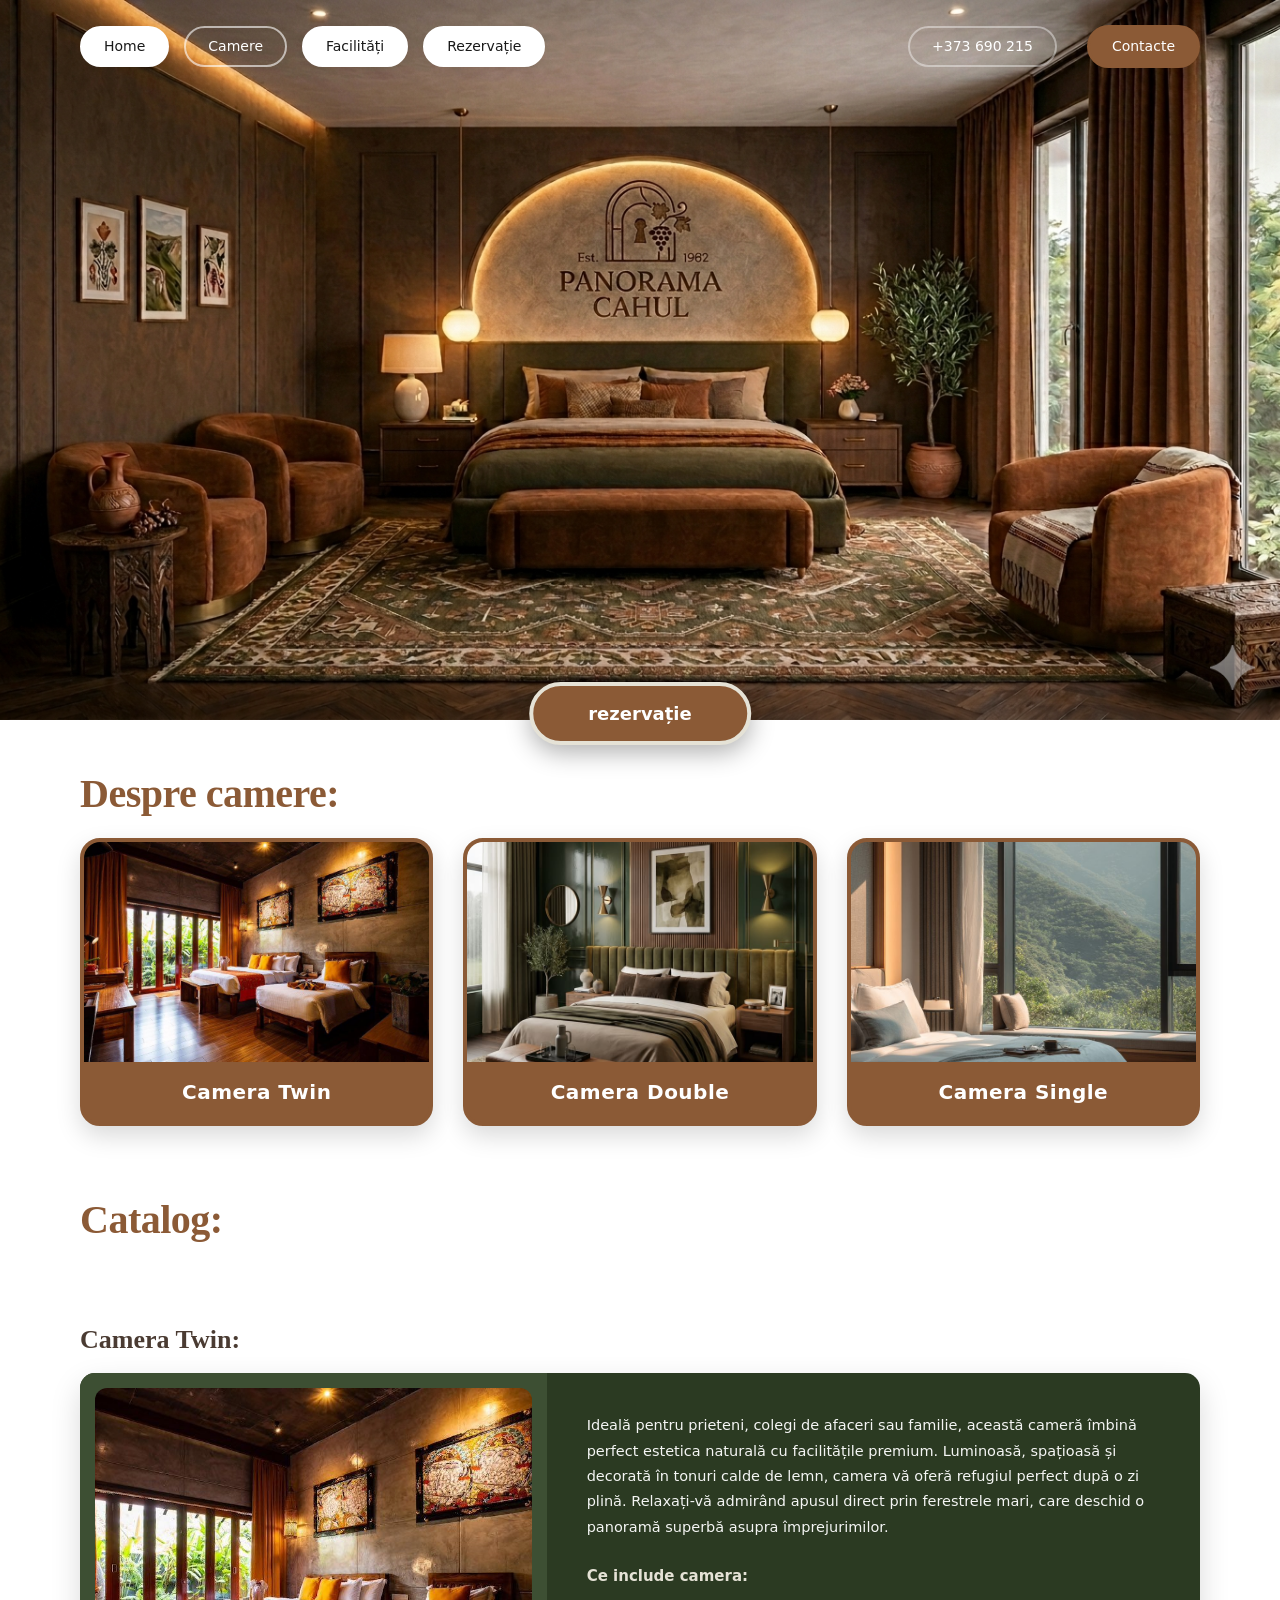
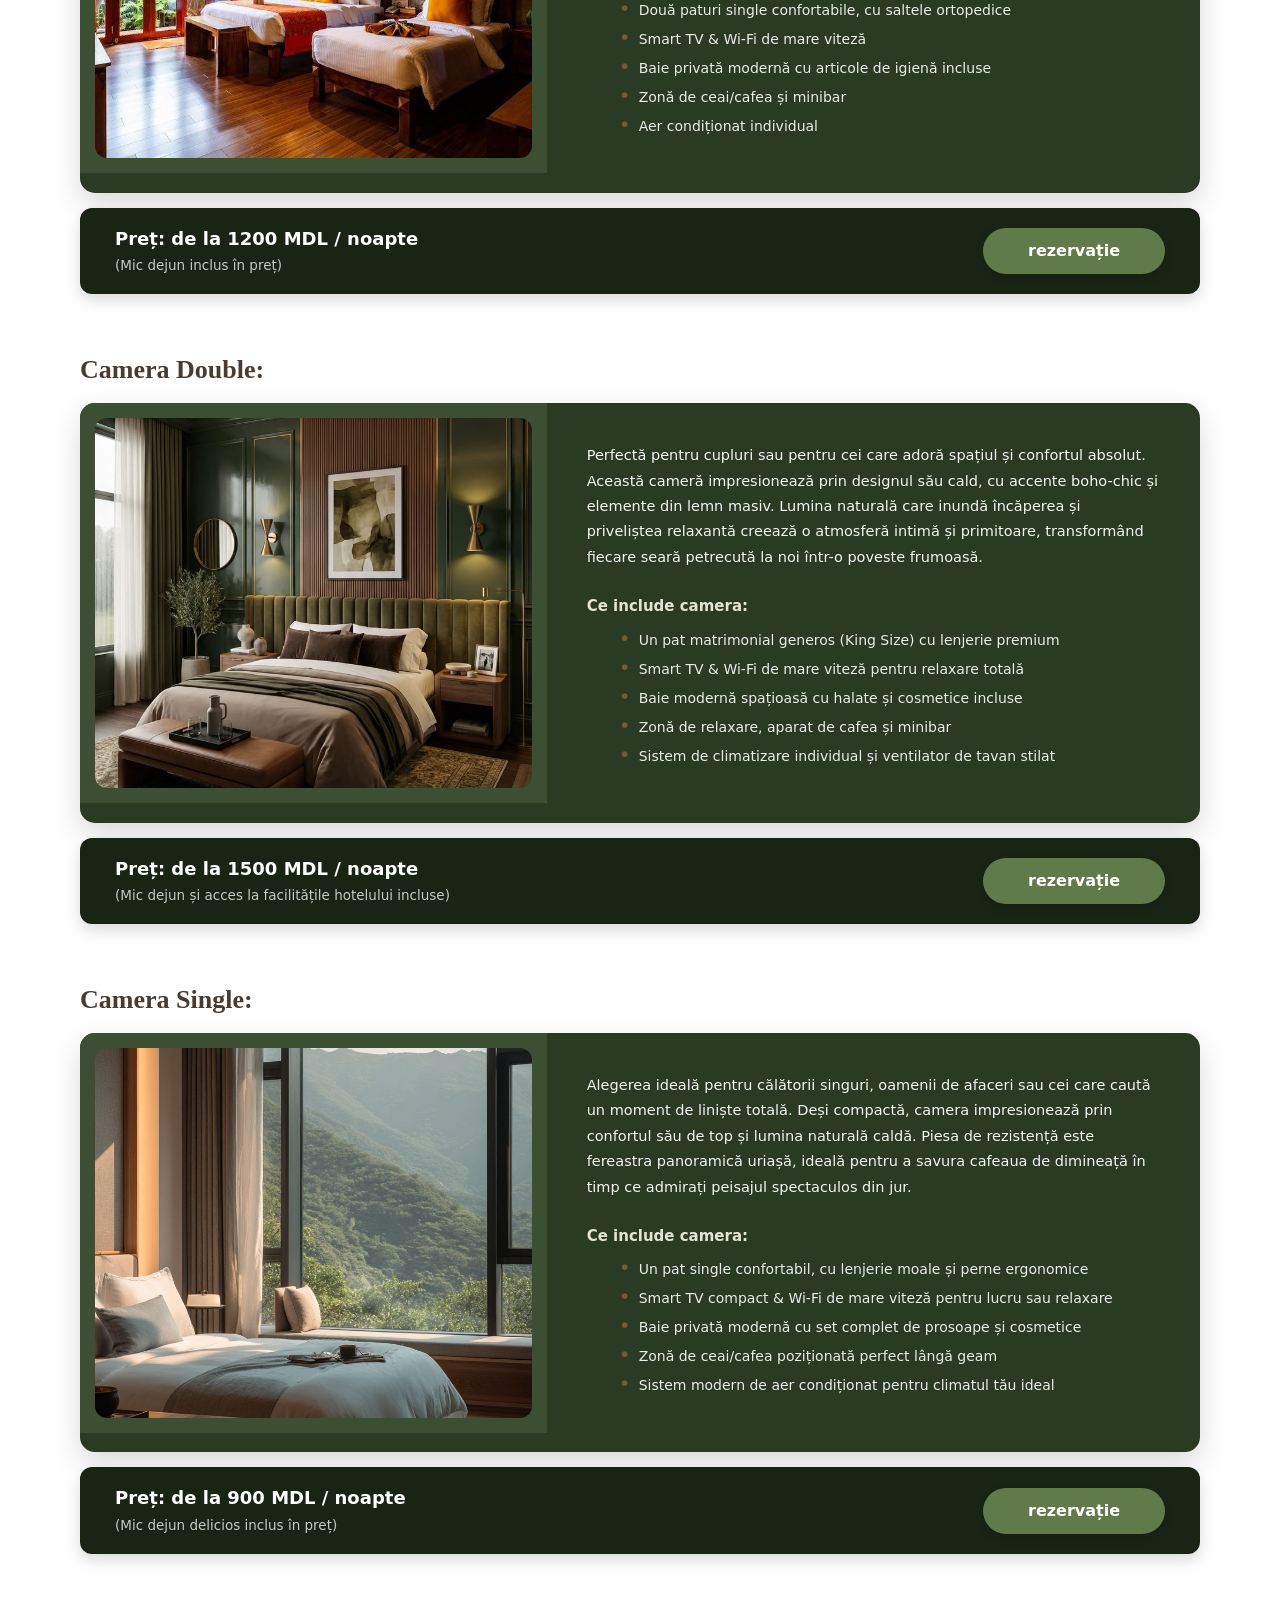
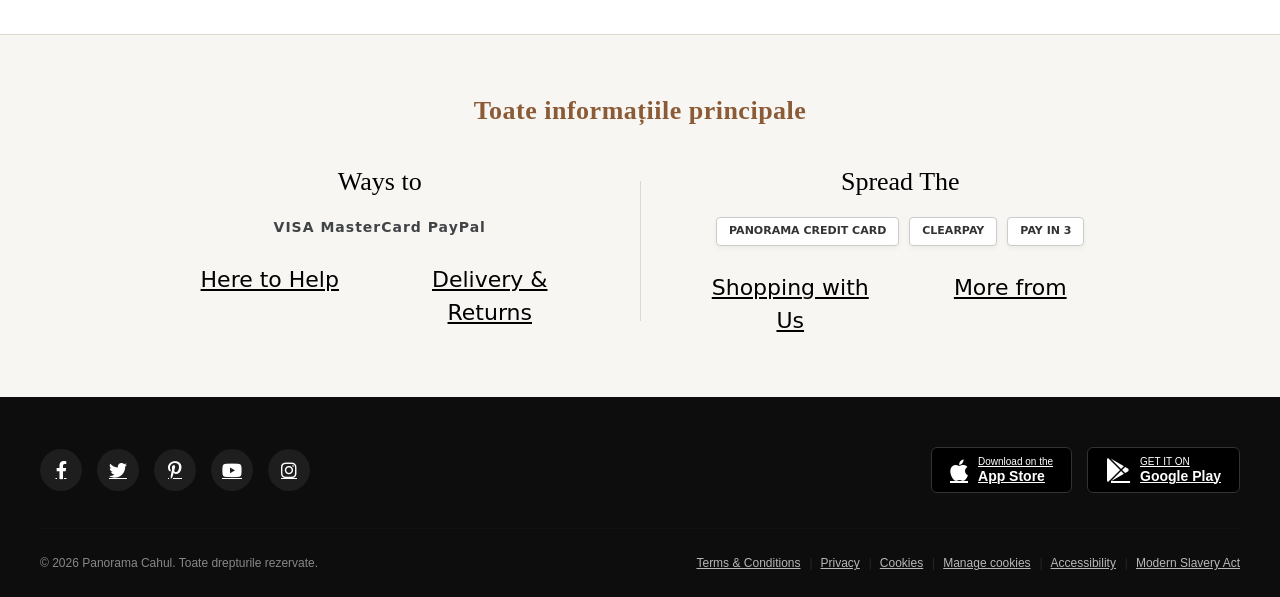
==== commit af6cab0e: "Add files via upload" ====
--- a/pages/camere.html
+++ b/pages/camere.html
@@ -3,26 +3,186 @@
 <head>
     <meta name="viewport" content="width=device-width, initial-scale=1.0">
     <meta charset="UTF-8">
-    <meta name="viewport" content="width=device-width, initial-scale=1.0">
     <title>Camere - Panorama Cahul</title>
     <link rel="stylesheet" href="../css/style.css">
     <link rel="stylesheet" href="https://cdnjs.cloudflare.com/ajax/libs/font-awesome/6.0.0/css/all.min.css">
+    <link href="https://cdn.jsdelivr.net/npm/bootstrap@5.3.2/dist/css/bootstrap.min.css" rel="stylesheet">
+    
+    <style>
+        .nav-links a, .nav-right a, .hero-cta-wrapper a, .rooms-preview-grid a, .room-booking-bar a {
+            text-decoration: none !important;
+        }
+
+        #contactModal .modal-content {
+            background-color: #2b1f17 !important;
+            border: 1px solid #8d6e53 !important;
+            color: #ffffff !important;
+        }
+        #contactModal .modal-header {
+            border-bottom: 1px solid #4a3629 !important;
+            background-color: #201610 !important;
+        }
+        #contactModal .modal-footer {
+            border-top: 1px solid #4a3629 !important;
+            background-color: #201610 !important;
+        }
+        #contactModal .text-muted { color: #c5b3a6 !important; }
+        #contactModal .text-dark { color: #ffffff !important; }
+        #contactModal .bg-light { background-color: #3d2d22 !important; }
+        #contactModal .modal-body i { color: #d4af37 !important; }
+        #contactModal .btn-custom-outline {
+            border: 1px solid #8d6e53;
+            color: #ffffff;
+            background: transparent;
+        }
+        #contactModal .btn-custom-outline:hover { background: #4a3629; color: #ffffff; }
+        #contactModal .btn-custom-filled {
+            background-color: #8d6e53;
+            color: #ffffff;
+            border: none;
+        }
+        #contactModal .btn-custom-filled:hover { background-color: #705640; color: #ffffff; }
+
+        .burger-menu {
+    display: none;
+    cursor: pointer;
+    flex-direction: column;
+    justify-content: center;
+    align-items: center;
+    gap: 5px;
+    width: 90px;
+    height: 35px;
+    z-index: 1500;
+    margin: 10px auto 0 auto;
+
+    background-color: rgba(25, 18, 14, 0.65);
+    border: 1px solid rgba(255, 255, 255, 0.25);
+    border-radius: 50px;
+    backdrop-filter: blur(12px) saturate(120%);
+    -webkit-backdrop-filter: blur(12px) saturate(120%);
+    padding: 0 18px;
+    transition: all 0.2s ease;
+}
+
+.burger-menu:hover {
+    background-color: rgba(25, 18, 14, 0.85);
+    border-color: rgba(255, 255, 255, 0.4);
+}
+        
+        .burger-menu span {
+    display: block;
+    height: 2px;
+    width: 22px;
+    background-color: #ffffff;
+    transition: all 0.3s ease-in-out;
+}
+
+        @media (min-width: 992px) {
+            .nav-container {
+                display: flex;
+                justify-content: space-between;
+                align-items: center;
+            }
+            .nav-links { order: 1; }
+            .nav-right  { order: 2; }
+        }
+
+        @media (max-width: 991px) {
+            .burger-menu { display: flex; }
+
+            .nav-container {
+                display: flex;
+                flex-direction: column;
+                align-items: center;
+                width: 100%;
+                position: relative;
+                padding-top: 15px;
+            }
+
+            .nav-right {
+                display: flex;
+                justify-content: center;
+                gap: 15px;
+                width: 100%;
+                margin-bottom: 5px;
+                order: 1;
+            }
+
+            .burger-menu { order: 2; }
+
+            .nav-links {
+                display: flex;
+                flex-direction: column;
+                align-items: center;
+                width: 100%;
+                max-width: 90%;
+                margin: 20px auto 0 auto;
+                gap: 12px;
+                order: 3;
+
+                max-height: 0;
+                opacity: 0;
+                overflow: hidden;
+                transition: max-height 0.45s cubic-bezier(0.4, 0, 0.2, 1), opacity 0.3s ease;
+            }
+
+            .nav-links a {
+                display: block;
+                width: 100%;
+                padding: 14px 0;
+                text-align: center;
+                color: #ffffff !important;
+                font-weight: bold;
+                font-size: 16px;
+                background-color: rgba(25, 18, 14, 0.65) !important;
+                border: 1px solid rgba(255, 255, 255, 0.15);
+                border-radius: 50px;
+                backdrop-filter: blur(12px) saturate(120%);
+                -webkit-backdrop-filter: blur(12px) saturate(120%);
+                transition: all 0.2s ease;
+            }
+
+            .nav-links a.active,
+            .nav-links a:hover {
+                background-color: rgba(25, 18, 14, 0.85) !important;
+                border-color: rgba(255, 255, 255, 0.35);
+            }
+
+            .nav-links.active {
+                max-height: 350px;
+                opacity: 1;
+            }
+
+            .burger-menu.open span:nth-child(1) { transform: translateY(7px) rotate(45deg); }
+            .burger-menu.open span:nth-child(2) { opacity: 0; }
+            .burger-menu.open span:nth-child(3) { transform: translateY(-7px) rotate(-45deg); }
+        }
+    </style>
 </head>
 <body>
 
     <header class="main-header">
-        <div class="nav-container">
-            <div class="nav-links">
+        <nav class="nav-container">
+
+            <div class="nav-right">
+                <a href="#" class="phone-link" data-bs-toggle="modal" data-bs-target="#contactModal">+373 690 215</a>
+                <a href="./contacte.html" class="btn-contact">Contacte</a>
+            </div>
+
+            <div class="burger-menu" id="burgerToggle">
+                <span></span>
+                <span></span>
+                <span></span>
+            </div>
+
+            <div class="nav-links" id="navLinks">
                 <a href="../index.html">Home</a>
                 <a href="./camere.html" class="active">Camere</a>
                 <a href="./facilitati.html">Facilități</a>
                 <a href="./rezervatie.html">Rezervație</a>
             </div>
-            <div class="nav-right">
-                <a href="tel:+373690215" class="phone-link">+373 690 215</a>
-                <a href="./contacte.html" class="btn-contact">Contacte</a>
-            </div>
-        </div>
+
+        </nav>
     </header>
 
     <section class="hero-block">
@@ -163,9 +323,7 @@
                     <a href="#">Delivery & Returns</a>
                 </div>
             </div>
-            
             <div class="vertical-divider"></div>
-            
             <div class="info-column">
                 <h3>Spread The</h3>
                 <div class="promo-badges">
@@ -217,22 +375,81 @@
         </div>
     </footer>
 
+    <div class="modal fade" id="contactModal" tabindex="-1" aria-labelledby="contactModalLabel" aria-hidden="true">
+      <div class="modal-dialog modal-dialog-centered">
+        <div class="modal-content">
+          <div class="modal-header">
+            <h5 class="modal-title" id="contactModalLabel"><i class="fas fa-hotel me-2"></i> Contacte Panorama Cahul</h5>
+            <button type="button" class="btn-close btn-close-white" data-bs-dismiss="modal" aria-label="Close"></button>
+          </div>
+          <div class="modal-body p-4">
+            <p class="text-muted mb-4">Suntem la dispoziția dumneavoastră pentru orice detalii sau rezervări directe.</p>
+            <div class="d-flex align-items-center mb-3">
+                <div class="bg-light p-3 rounded-circle me-3">
+                    <i class="fas fa-phone-alt fa-lg"></i>
+                </div>
+                <div>
+                    <small class="text-muted d-block">Let's Talk / Telefon</small>
+                    <a href="tel:+373690215" class="text-decoration-none fw-bold fs-5 text-dark" style="color:#ffffff !important;">+373 690 215</a>
+                </div>
+            </div>
+            <div class="d-flex align-items-center mb-3">
+                <div class="bg-light p-3 rounded-circle me-3">
+                    <i class="fas fa-envelope fa-lg"></i>
+                </div>
+                <div>
+                    <small class="text-muted d-block">E-mail</small>
+                    <a href="mailto:info@panoramacahul.md" class="text-decoration-none fw-bold text-dark" style="color:#ffffff !important;">info@panoramacahul.md</a>
+                </div>
+            </div>
+            <div class="d-flex align-items-center">
+                <div class="bg-light p-3 rounded-circle me-3">
+                    <i class="fas fa-map-marker-alt fa-lg"></i>
+                </div>
+                <div>
+                    <small class="text-muted d-block">Adresă Complex</small>
+                    <span class="fw-bold text-dark">Mun. Cahul, Republica Moldova</span>
+                </div>
+            </div>
+          </div>
+          <div class="modal-footer">
+            <button type="button" class="btn btn-custom-outline" data-bs-dismiss="modal">Închide</button>
+            <a href="tel:+373690215" class="btn btn-custom-filled"><i class="fas fa-phone me-1"></i> Apeleză Acum</a>
+          </div>
+        </div>
+      </div>
+    </div>
+
     <script>
         document.querySelectorAll('.rooms-preview-grid a').forEach(anchor => {
             anchor.addEventListener('click', function (e) {
                 e.preventDefault();
-                const targetId = this.getAttribute('href');
-                const targetElement = document.querySelector(targetId);
-                
+                const targetElement = document.querySelector(this.getAttribute('href'));
                 if (targetElement) {
-                    targetElement.scrollIntoView({
-                        behavior: 'smooth',
-                        block: 'start'
-                    });
+                    targetElement.scrollIntoView({ behavior: 'smooth', block: 'start' });
                 }
             });
         });
+
+        document.addEventListener('DOMContentLoaded', () => {
+            const burger   = document.getElementById('burgerToggle');
+            const navLinks = document.getElementById('navLinks');
+
+            burger.addEventListener('click', () => {
+                burger.classList.toggle('open');
+                navLinks.classList.toggle('active');
+            });
+
+            document.querySelectorAll('#navLinks a').forEach(link => {
+                link.addEventListener('click', () => {
+                    burger.classList.remove('open');
+                    navLinks.classList.remove('active');
+                });
+            });
+        });
     </script>
+
+    <script src="https://cdn.jsdelivr.net/npm/bootstrap@5.3.2/dist/js/bootstrap.bundle.min.js"></script>
 
 </body>
 </html>
--- a/css/style.css
+++ b/css/style.css
@@ -1,6 +1,5 @@
-/* ==========================================================================
-   1. ОБЩИЕ СБРОСЫ И БАЗОВЫЕ СТИЛИ
-   ========================================================================== */
+/* ===== GLOBAL / RESET ===== */
+
 * {
     margin: 0;
     padding: 0;
@@ -12,7 +11,7 @@
     background-color: #e5e2d6;
     color: #4a3b32;
     line-height: 1.6;
-    overflow-x: hidden; /* Гарантирует отсутствие горизонтального скролла из-за футера */
+    overflow-x: hidden;
     -webkit-font-smoothing: antialiased;
     -moz-osx-font-smoothing: grayscale;
 }
@@ -27,9 +26,8 @@
     list-style-type: none;
 }
 
-/* ==========================================================================
-   2. ШАПКА И НАВИГАЦИЯ (HEADER & NAV)
-   ========================================================================== */
+/* ===== HEADER / NAV (all pages) ===== */
+
 .main-header {
     position: absolute;
     top: 0;
@@ -125,9 +123,8 @@
     box-shadow: 0 6px 15px rgba(139, 90, 54, 0.3);
 }
 
-/* ==========================================================================
-   3. ГЛАВНЫЙ БАННЕР (HERO BLOCK)
-   ========================================================================== */
+/* ===== INDEX: HERO ===== */
+
 .hero-block {
     position: relative;
     width: 100%;
@@ -165,9 +162,8 @@
     box-shadow: 0 12px 30px rgba(0, 0, 0, 0.4);
 }
 
-/* ==========================================================================
-   4. СЕКЦИЯ "О НАС" И ТАБЫ (ABOUT & TABS)
-   ========================================================================== */
+/* ===== INDEX: ABOUT / TABS ===== */
+
 .about-section {
     max-width: 1200px;
     margin: 80px auto;
@@ -274,9 +270,8 @@
     transform: scale(1.02);
 }
 
-/* ==========================================================================
-   5. СЕКЦИЯ ПРЕДЛОЖЕНИЙ (OFFERS)
-   ========================================================================== */
+/* ===== INDEX: OFFERS ===== */
+
 .offers-section {
     max-width: 1200px;
     margin: 80px auto;
@@ -371,16 +366,13 @@
     transform: scale(1.05);
 }
 
-/* ==========================================================================
-   6. ПРЕ-ФУТЕР ИНФО-БЛОК (INFO SECTION) - С ИСПРАВЛЕНИЕМ ПЛАШЕК НА ВСЮ ШИРИНУ
-   ========================================================================== */
+/* ===== INFO BAR (pre-footer, shared) ===== */
+
 .info-section {
     background-color: #f7f6f2 !important;
     padding: 60px 0;
     border-top: 1px solid #dcd9ce;
     text-align: center;
-    
-    /* Магия растягивания на весь экран */
     width: 100vw;
     position: relative;
     left: 50%;
@@ -474,9 +466,8 @@
     align-self: center;
 }
 
-/* ==========================================================================
-   7. ПОДВАЛ САЙТА (FOOTER)
-   ========================================================================== */
+/* ===== FOOTER (shared) ===== */
+
 footer {
     background-color: #0d0d0d;
     color: #ffffff;
@@ -599,9 +590,8 @@
     text-decoration: underline;
 }
 
-/* ==========================================================================
-   8. СТИЛИ СТРАНИЦЫ "CAMERE" 
-   ========================================================================== */
+/* ===== CAMERE: PAGE ===== */
+
 .rooms-page-container {
     max-width: 1200px;
     margin: 0 auto;
@@ -609,11 +599,11 @@
 }
 
 .section-title-left {
-    font-size: 32px;
+    font-size: 40px;
     font-weight: bold;
     color: #8b5a36; 
     text-align: left;
-    margin-bottom: 35px;
+    margin-bottom: 20px;
     letter-spacing: -0.5px;
 }
 
@@ -787,9 +777,8 @@
     box-shadow: 0 6px 15px rgba(79, 102, 60, 0.3);
 }
 
-/* ==========================================================================
-   9. МЕДИА-ЗАПРОСЫ (RESPONSIVENESS / ADAPTIVE)
-   ========================================================================== */
+/* ===== RESPONSIVE: shared (index / camere) ===== */
+
 @media (max-width: 992px) {
     .content-grid.is-istorie {
         grid-template-columns: 1fr;
@@ -881,9 +870,8 @@
     }
 }
 
-/* ==========================================================================
-   10. СТИЛИ СТРАНИЦЫ "FACILITATI" (ИЗОЛИРОВАННАЯ СЕТКА)
-   ========================================================================== */
+/* ===== FACILITATI: PAGE ===== */
+
 .facilitati-container {
     max-width: 1200px;
     margin: 120px auto 40px auto; 
@@ -1002,6 +990,8 @@
     letter-spacing: 0.5px;
 }
 
+/* ===== RESPONSIVE: facilitati ===== */
+
 @media (max-width: 992px) {
     .facilitati-container {
         margin-top: 160px; 
@@ -1029,9 +1019,8 @@
     }
 }
 
-/* ==========================================================================
-   11. СТИЛИ СТРАНИЦЫ РЕЗЕРВАЦИИ
-   ========================================================================== */
+/* ===== REZERVARE: PAGE ===== */
+
 .booking-hero-bg {
     position: relative;
     width: 100%;
@@ -1189,6 +1178,8 @@
     transform: scale(0.98);
 }
 
+/* ===== RESPONSIVE: rezervare ===== */
+
 @media (max-width: 868px) {
     .booking-hero-bg {
         height: 55vh;
@@ -1205,12 +1196,19 @@
     }
 }
 
-/* ==========================================================================
-   12. СТИЛИ СТРАНИЦЫ КОНТАКТОВ
-   ========================================================================== */
-.contact-section-area {
-    padding: 60px 0;
-    background-color: #e5e2d6;
+/* ===== CONTACT: PAGE ===== */
+
+.contact-section-area::before {
+    content: "";
+    position: absolute;
+    top: 0;
+    left: 0;
+    width: 100%;
+    height: 100%;
+    z-index: 0;
+    pointer-events: none;
+    opacity: 0.6; 
+    animation: snakeFlow 16s ease-in-out infinite alternate;
 }
 
 .contact-main-container {
@@ -1341,7 +1339,6 @@
     box-shadow: 0 12px 30px rgba(0,0,0,0.12);
 }
 
-/* Фикс активности текущей страницы в шапке */
 .nav-links a.btn-contact.active {
     background-color: transparent !important;
     color: #ffffff !important;
@@ -1349,6 +1346,8 @@
     box-shadow: none !important;
 }
 
+/* ===== RESPONSIVE: contact ===== */
+
 @media (max-width: 868px) {
     .contact-grid-layout {
         grid-template-columns: 1fr;
@@ -1362,7 +1361,6 @@
     }
 }
 
-/* Стили обертки карты и интерактива */
 .contact-map-wrapper {
     position: relative;
     width: 100%;
@@ -1431,20 +1429,14 @@
     transform: scale(1.05); 
 }
 
-
-
-
-
-
-
-/* 1. Настройка body, чтобы ничего не ломалось */
+/* ===== BACKGROUND DECOR LINES (shared) ===== */
+
 body {
     position: relative;
-    background-color: #f4f1e6; /* Твой базовый цвет фона */
+    background-color: #f4f1e6;
     overflow-x: hidden;
 }
 
-/* 2. Создаем контейнер-подложку, генерируя линии через SVG-код прямо в CSS */
 body::before {
     content: "";
     position: fixed;
@@ -1452,36 +1444,115 @@
     left: 0;
     width: 100%;
     height: 100%;
-    z-index: -1; /* Уводим на самый задний план */
-    pointer-events: none; /* Чтобы не мешало кликать по кнопкам */
-    opacity: 0.25; /* Делаем линии мягкими и ненавязчивыми */
-    
-    /* Кодируем две изящные волнистые линии (змейки) */
+    z-index: -1;
+    pointer-events: none;
+    opacity: 0.25;
     background-image: 
-        /* Первая змейка — коричневато-золотая */
         url("data:image/svg+xml,%3Csvg xmlns='http://www.w3.org/2000/svg' viewBox='0 0 1000 1000' preserveAspectRatio='none'%3E%3Cpath d='M-100,200 C200,100 300,400 600,200 C800,50 900,300 1200,150' fill='none' stroke='%237d6e53' stroke-width='2' stroke-linecap='round'/%3E%3C/svg%3E"),
-        /* Вторая змейка — чуть пониже, глубокого хвойного оттенка */
         url("data:image/svg+xml,%3Csvg xmlns='http://www.w3.org/2000/svg' viewBox='0 0 1000 1000' preserveAspectRatio='none'%3E%3Cpath d='M-100,700 C150,550 400,850 650,600 C850,400 950,750 1200,650' fill='none' stroke='%234a5b42' stroke-width='1.5' stroke-linecap='round'/%3E%3C/svg%3E");
-        
     background-size: 100% 100%;
     background-repeat: no-repeat;
-    
-    /* Подключаем анимацию появления, движения и исчезновения */
     animation: snakeFlow 16s ease-in-out infinite alternate;
 }
 
-/* 3. Магия анимации: линии плавно покачиваются, то проявляясь, то исчезая */
 @keyframes snakeFlow {
-    0% {
-        transform: scale(1) translate(-20px, -30px) skewX(-2deg);
-        opacity: 0.05; /* Почти исчезли */
-    }
-    50% {
-        transform: scale(1.05) translate(15px, 10px) skewX(2deg);
-        opacity: 0.3;  /* Проявились в полной красе */
-    }
-    100% {
-        transform: scale(0.98) translate(-10px, 25px) skewX(-1deg);
-        opacity: 0.08; /* Снова плавно затухают */
-    }
+    0%   { opacity: 0.05; }
+    50%  { opacity: 0.3;  }
+    100% { opacity: 0.08; }
+}
+
+/* ===== RESPONSIVE: mobile menu (shared) ===== */
+
+@media (max-width: 768px) {
+  .menu-container {
+    flex-direction: column;
+    align-items: center;
+  }
+  
+  h1, .despre-camere-title {
+    font-size: 24px;
+  }
+}
+
+/* ===== BOOTSTRAP MODAL FIX (shared) ===== */
+
+body.modal-open {
+    padding-right: 0 !important;
+    overflow: hidden;
+}
+
+.main-header {
+    padding-right: 0 !important;
+}
+
+.modal {
+    padding-right: 0 !important;
+}
+
+html {
+    overflow-y: scroll;
+}
+
+/* ===== FONTS (shared) ===== */
+
+body {
+    font-family: 'Lato', sans-serif;
+}
+h1, h2, h3, h4, h5, h6 {
+    font-family: 'Playfair Display', serif;
+}
+
+
+
+
+
+
+
+
+.booking-form input::placeholder,
+.booking-form textarea::placeholder {
+    color: rgba(74, 54, 41, 0.45);
+    font-style: italic;
+}
+
+
+.booking-form select:required:invalid {
+    color: rgba(74, 54, 41, 0.45);
+}
+.booking-form select option {
+    color: #2b1f17;
+}
+
+
+.date-input-wrapper {
+    position: relative;
+}
+.date-input-wrapper input[type="date"] {
+    width: 100%;
+    color: #4a3629; 
+}
+.date-input-wrapper input[type="date"]:placeholder-shown {
+    color: rgba(74, 54, 41, 0.45); 
+}
+
+
+.date-input-wrapper input[type="date"]::-webkit-calendar-picker-indicator {
+    opacity: 0;
+    position: absolute;
+    right: 0;
+    top: 0;
+    width: 44px;
+    height: 100%;
+    cursor: pointer;
+}
+
+
+.date-input-wrapper .date-icon {
+    position: absolute;
+    right: 18px;
+    top: 50%;
+    transform: translateY(-50%);
+    color: #8d6e53;
+    font-size: 16px;
+    pointer-events: none; 
 }
